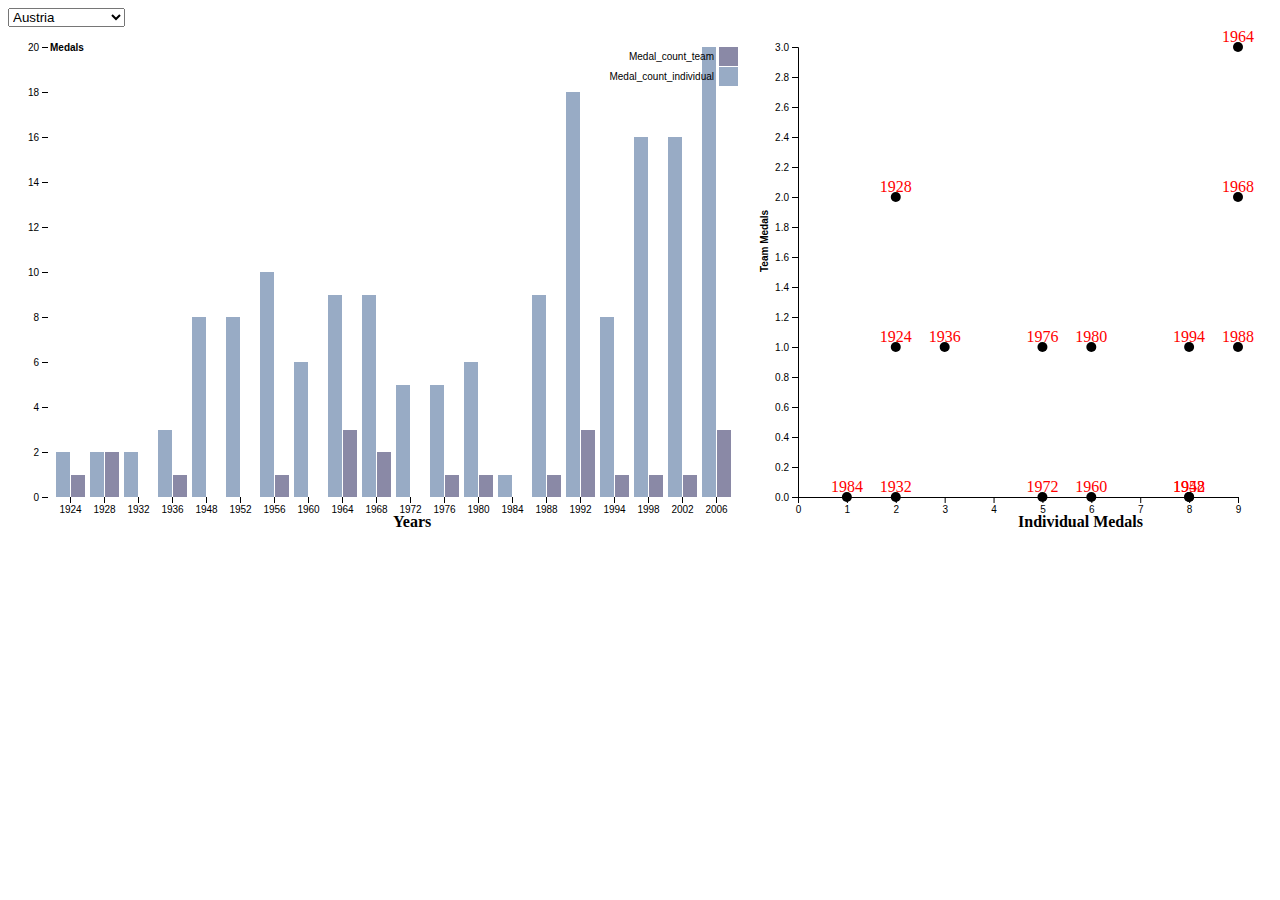
==== exercise2/index.html @ 227aefe4 "initial exercise2 commit" ====
<!DOCTYPE html>
<meta charset="utf-8">
<style>

.axis .domain {
  display: none;
}

</style>
<select name="country" class="countryselect">
  <option value="Austria">Austria</option>
  <option value="United States">United States</option>
  <option value="United Kingdom">United Kingdom</option>
</select> 
<body>
<br>
<script src="./js/d3.v4.min.js"></script>
<script>

var margin1 = {top: 20, right: 20, bottom: 30, left: 40},
    width1 = 750 - margin1.left - margin1.right,
    height1 = 500 - margin1.top - margin1.bottom

var margin2 = {top: 20, right: 20, bottom: 30, left: 40},
    width2 = 500 - margin2.left - margin2.right,
    height2 = 500 - margin2.top - margin2.bottom

var	g1 = d3.select("body")
	.append("svg")
		.attr("width", width1 + margin1.left + margin1.right)
		.attr("height", height1 + margin1.top + margin1.bottom)
	.append("g")
		.attr("transform", "translate(" + margin1.left + "," + margin1.top + ")");

var	g2 = d3.select("body")
	.append("svg")
		.attr("width", width2 + margin2.left + margin2.right)
		.attr("height", height2 + margin2.top + margin2.bottom)
	.append("g")
		.attr("transform", "translate(" + margin2.left + "," + margin2.top + ")");


d3.csv("./data/bar_agg.csv", function(error, data1) {
  if (error) throw error;
  d3.csv("./data/bar_agg.csv", function(error, data2) {
  if (error) throw error;

    //console.log(JSON.stringify(data));

	d3.selectAll(".countryselect")
			.on("change", function () {
          cb = d3.select(this);

          newData1 = data1.filter(function(d) {return d.Country__ == cb.property("value")});
          newData2 = data2.filter(function(d) {return d.Country__ == cb.property("value")});

          d3.selectAll('svg > g > *').remove(); 
		  updateGraph1(newData1);
		  updateGraph2(newData2);

        });

	// initial
	newData1 = data1.filter(function(d) {return d.Country__ == d3.select(".countryselect").node().value});
	newData2 = data2.filter(function(d) {return d.Country__ == d3.select(".countryselect").node().value});
	updateGraph1(newData1)
	updateGraph2(newData2)

  });
});

function updateGraph1(data) {
  //var keys = data.columns.slice(1);
  var keys = ["Medal_count_individual", "Medal_count_team" ]
  //console.log(keys);

  var x0 = d3.scaleBand()
    .rangeRound([0, width1])
    .paddingInner(0.1);

  var x1 = d3.scaleBand()
    .padding(0.05);

  var y = d3.scaleLinear()
    .rangeRound([height1, 0]);

  var z = d3.scaleOrdinal()
    .range(["#98abc5", "#8a89a6", "#7b6888", "#6b486b", "#a05d56", "#d0743c", "#ff8c00"]);

  x0.domain(data.map(function(d) { return d.Year__; }));
  x1.domain(keys).rangeRound([0, x0.bandwidth()]);
  y.domain([0, d3.max(data, function(d) { return d3.max(keys, function(key) { return +d[key]; }); })]).nice();

  g1.append("g")
    .selectAll("g")
    .data(data)
    .enter().append("g")
      .attr("transform", function(d) { return "translate(" + x0(d.Year__) + ",0)"; })
    .selectAll("rect")
    .data(function(d) { return keys.map(function(key) { return {key: key, value: d[key]}; }); })
    .enter().append("rect")
      .attr("x", function(d) { return x1(d.key); })
      .attr("y", function(d) { return y(d.value); })
      .attr("width", x1.bandwidth())
      .attr("height", function(d) { return height1 - y(d.value); })
      .attr("fill", function(d) { return z(d.key); });

  g1.append("g")
      .attr("class", "axis")
      .attr("transform", "translate(0," + height1 + ")")
      .call(d3.axisBottom(x0));

  g1.append("text")
    .attr("transform","translate(" + (width1/2) + " ," + (height1 + margin1.top + 10) + ")")
      .attr("fill", "#000")
      .attr("font-weight", "bold")
      .attr("text-anchor", "start")
      .text("Years"); 

  g1.append("g")
      .attr("class", "axis")
      .call(d3.axisLeft(y).ticks(null, "s"))
    .append("text")
      .attr("x", 2)
      .attr("y", y(y.ticks().pop()) + 0.5)
      .attr("dy", "0.32em")
      .attr("fill", "#000")
      .attr("font-weight", "bold")
      .attr("text-anchor", "start")
      .text("Medals");

  var legend = g1.append("g")
      .attr("font-family", "sans-serif")
      .attr("font-size", 10)
      .attr("text-anchor", "end")
    .selectAll("g")
    .data(keys.slice().reverse())
    .enter().append("g")
      .attr("transform", function(d, i) { return "translate(0," + i * 20 + ")"; });

  legend.append("rect")
      .attr("x", width1 - 19)
      .attr("width", 19)
      .attr("height", 19)
      .attr("fill", z);

  legend.append("text")
      .attr("x", width1 - 24)
      .attr("y", 9.5)
      .attr("dy", "0.32em")
      .text(function(d) { return d; });
}

function updateGraph2(data) {
  //var keys = data.columns.slice(1);
  var keys = ["Medal_count_individual", "Medal_count_team" ]
  //console.log(keys);

  data.forEach(function(d) {
        d.sum = +d.Medal_count_individual + +d.Medal_count_team
  });

  //console.log(JSON.stringify(data));

  var x = d3.scaleLinear().range([ 0, width2 ]);
    
  var y = d3.scaleLinear().range([ height2, 0 ]);

  x.domain([0, d3.max(data, function(d) { return d.Medal_count_individual; })]);
  y.domain([0, d3.max(data, function(d) { return d.Medal_count_team; })]);

  // add the dots

  gdot = g2.selectAll("dot")
     .data(data)
     .enter().append("g")

  gdot.append("circle")
       .attr("r", 5)
       .attr("cx", function(d) { return x(d.Medal_count_individual); })
       .attr("cy", function(d) { return y(d.Medal_count_team); });

  // add the X Axis
  g2.append("g")
      .attr("transform", "translate(0," + height2 + ")")
      .call(d3.axisBottom(x))

  g2.append("text")
    .attr("transform","translate(" + (width2/2) + " ," + (height2 + margin2.top + 10) + ")")
      .attr("fill", "#000")
      .attr("font-weight", "bold")
      .attr("text-anchor", "start")
      .text("Individual Medals"); 

  // add the Y Axis
  g2.append("g")
      .call(d3.axisLeft(y))
    .append("text")
      .attr("transform", "rotate(-90)")
      .attr("y", 0 - margin2.left)
      .attr("x",0 - (height2 / 2))
      .attr("dy", "1em")
      .attr("fill", "#000")
      .attr("font-weight", "bold")
      .attr("text-anchor", "start")
      .text("Team Medals");

  gdot.append("text").text(function(d){
                    return d.Year__;
                })
                .attr("x", function (d) {
                    return x(d.Medal_count_individual);
                })
                .attr("y", function (d) {
                    return y(d.Medal_count_team);
                })
                .attr("fill", "red")
                .attr("dy", "-0.32em")
                .attr("text-anchor", "middle");
  
}

</script>
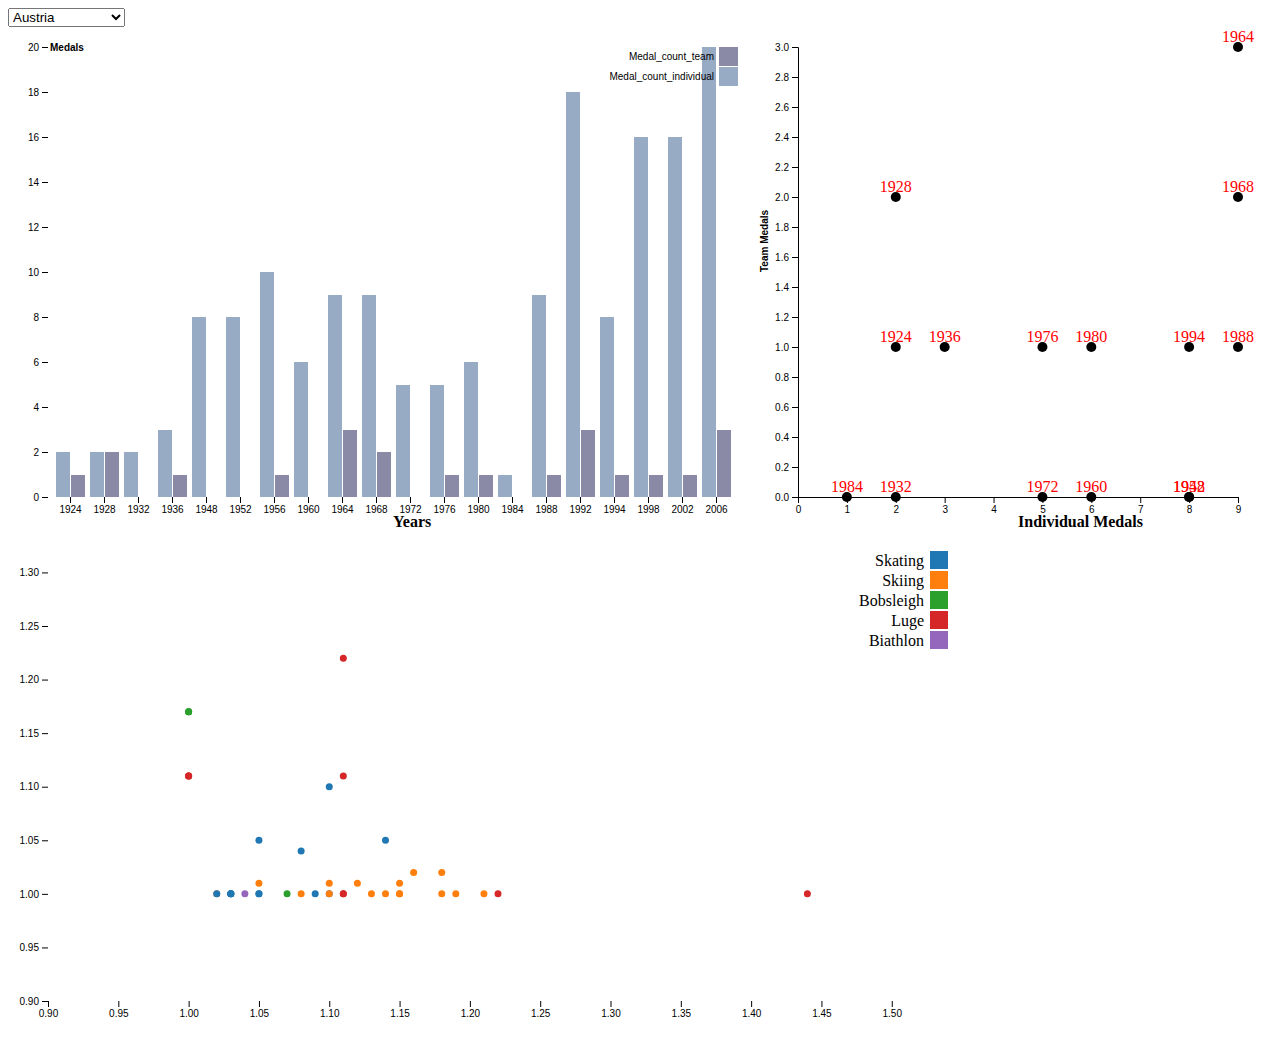
==== commit d93113d0: "Added scatter plot, need to fix axis and tooltip and legend" ====
--- a/exercise2/index.html
+++ b/exercise2/index.html
@@ -4,6 +4,13 @@
 
 .axis .domain {
   display: none;
+}
+
+.tooltip {
+  position: absolute;
+  width: 200px;
+  height: 28px;
+  pointer-events: none;
 }
 
 </style>
@@ -49,6 +56,7 @@
 
 	d3.selectAll(".countryselect")
 			.on("change", function () {
+          console.log("Works")
           cb = d3.select(this);
 
           newData1 = data1.filter(function(d) {return d.Country__ == cb.property("value")});
@@ -57,6 +65,7 @@
           d3.selectAll('svg > g > *').remove(); 
 		  updateGraph1(newData1);
 		  updateGraph2(newData2);
+      updateScatter(cb.property("value"));
 
         });
 
@@ -65,7 +74,7 @@
 	newData2 = data2.filter(function(d) {return d.Country__ == d3.select(".countryselect").node().value});
 	updateGraph1(newData1)
 	updateGraph2(newData2)
-
+  updateScatter(d3.select(".countryselect").node().value)
   });
 });
 
@@ -221,3 +230,8 @@
 }
 
 </script>
+
+  <div id="viz"></div>
+  <div id="ratio"></div>
+  <script type="text/javascript" src="scatterchart.js"></script>
+</body>
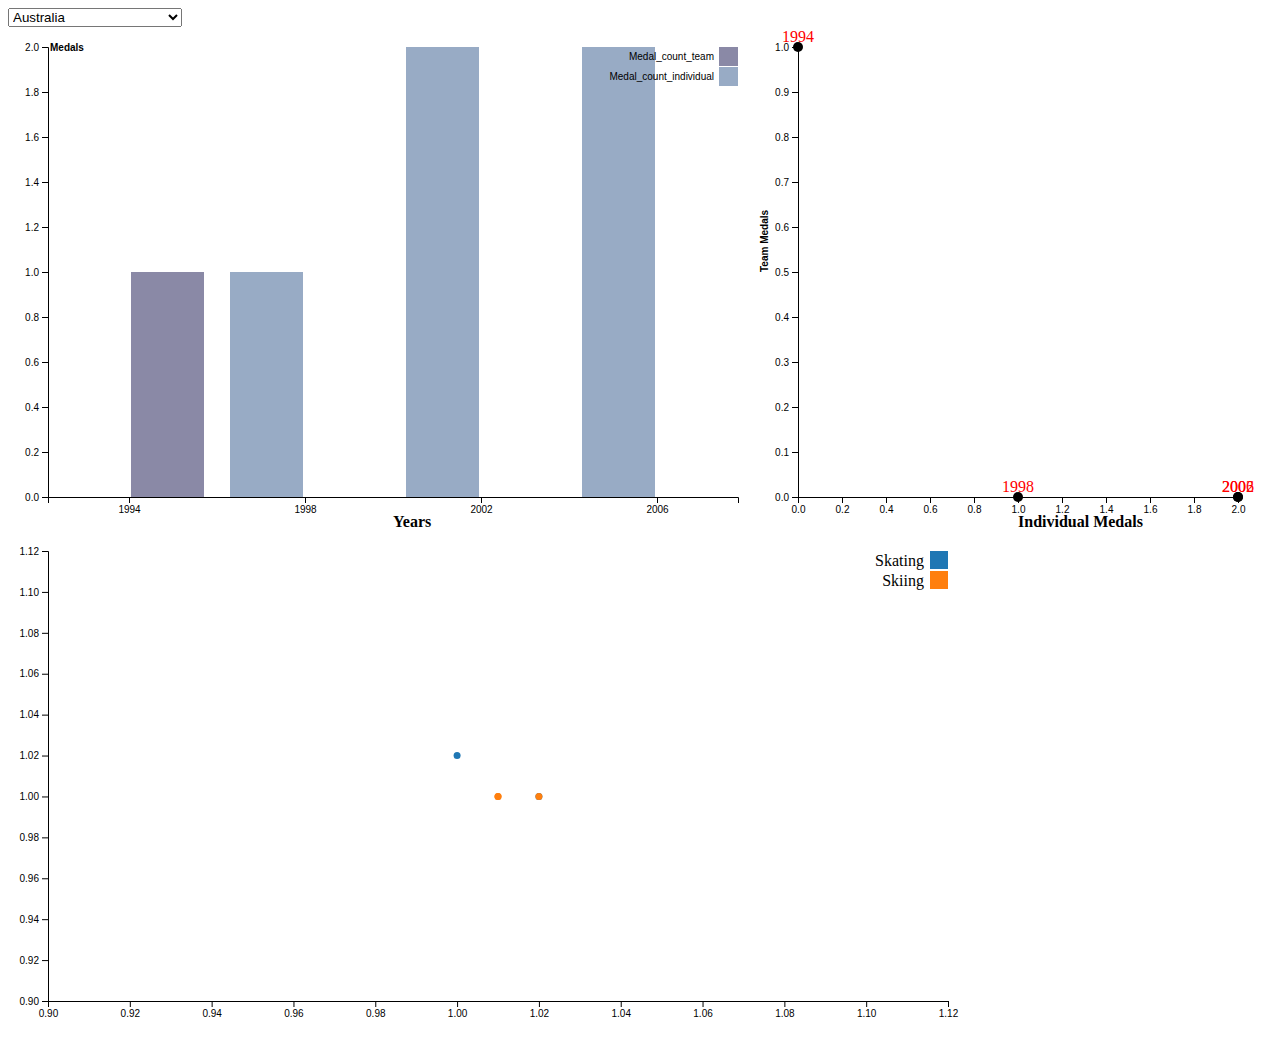
==== commit 766ee1d3: "added countries to drop down, some improvements" ====
--- a/exercise2/index.html
+++ b/exercise2/index.html
@@ -2,9 +2,6 @@
 <meta charset="utf-8">
 <style>
 
-.axis .domain {
-  display: none;
-}
 
 .tooltip {
   position: absolute;
@@ -15,9 +12,51 @@
 
 </style>
 <select name="country" class="countryselect">
-  <option value="Austria">Austria</option>
-  <option value="United States">United States</option>
-  <option value="United Kingdom">United Kingdom</option>
+	<option value="Australia">Australia</option>
+	<option value="Austria">Austria</option>
+	<option value="Belarus">Belarus</option>
+	<option value="Belgium">Belgium</option>
+	<option value="Bulgaria">Bulgaria</option>
+	<option value="Canada">Canada</option>
+	<option value="China">China</option>
+	<option value="Croatia">Croatia</option>
+	<option value="Czech Republic">Czech Republic</option>
+	<option value="Czechoslovakia">Czechoslovakia</option>
+	<option value="Denmark">Denmark</option>
+	<option value="East Germany">East Germany</option>
+	<option value="Estonia">Estonia</option>
+	<option value="Finland">Finland</option>
+	<option value="France">France</option>
+	<option value="Germany">Germany</option>
+	<option value="Hungary">Hungary</option>
+	<option value="Italy">Italy</option>
+	<option value="Japan">Japan</option>
+	<option value="Kazakhstan">Kazakhstan</option>
+	<option value="Korea, North">Korea, North</option>
+	<option value="Korea, South">Korea, South</option>
+	<option value="Latvia">Latvia</option>
+	<option value="Liechtenstein">Liechtenstein</option>
+	<option value="Luxembourg">Luxembourg</option>
+	<option value="Netherlands">Netherlands</option>
+	<option value="New Zealand">New Zealand</option>
+	<option value="Norway">Norway</option>
+	<option value="Poland">Poland</option>
+	<option value="Romania">Romania</option>
+	<option value="Russia">Russia</option>
+	<option value="Slovakia">Slovakia</option>
+	<option value="Slovenia">Slovenia</option>
+	<option value="Soviet Union">Soviet Union</option>
+	<option value="Spain">Spain</option>
+	<option value="Sweden">Sweden</option>
+	<option value="Switzerland">Switzerland</option>
+	<option value="Ukraine">Ukraine</option>
+	<option value="Unified Team">Unified Team</option>
+	<option value="Unified Team of Germany">Unified Team of Germany</option>
+	<option value="United Kingdom">United Kingdom</option>
+	<option value="United States">United States</option>
+	<option value="Uzbekistan">Uzbekistan</option>
+	<option value="West Germany">West Germany</option>
+	<option value="Yugoslavia">Yugoslavia</option>
 </select> 
 <body>
 <br>
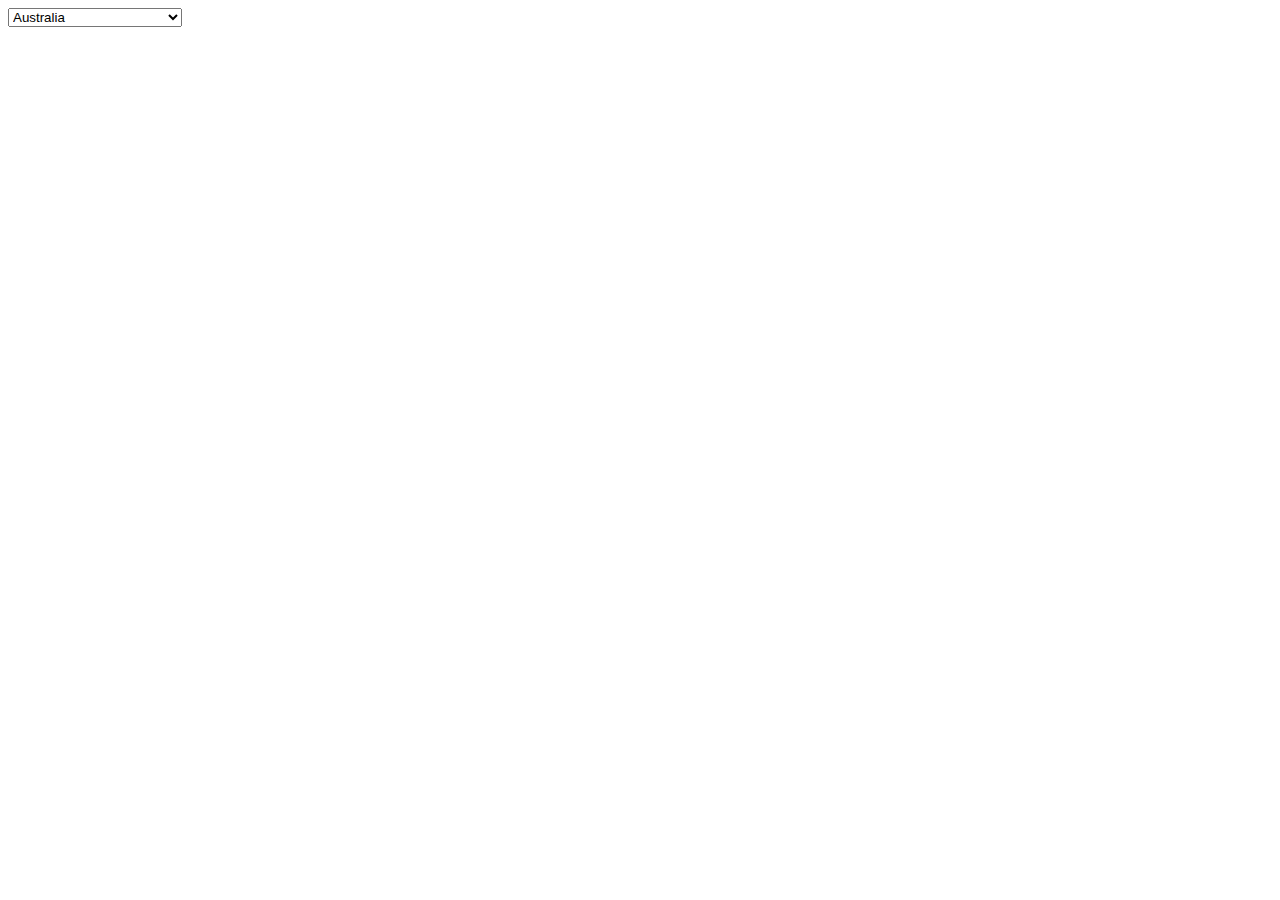
==== commit be1eb02e: "broken up" ====
--- a/exercise2/index.html
+++ b/exercise2/index.html
@@ -117,160 +117,11 @@
   });
 });
 
-function updateGraph1(data) {
-  //var keys = data.columns.slice(1);
-  var keys = ["Medal_count_individual", "Medal_count_team" ]
-  //console.log(keys);
-
-  var x0 = d3.scaleBand()
-    .rangeRound([0, width1])
-    .paddingInner(0.1);
-
-  var x1 = d3.scaleBand()
-    .padding(0.05);
-
-  var y = d3.scaleLinear()
-    .rangeRound([height1, 0]);
-
-  var z = d3.scaleOrdinal()
-    .range(["#98abc5", "#8a89a6", "#7b6888", "#6b486b", "#a05d56", "#d0743c", "#ff8c00"]);
-
-  x0.domain(data.map(function(d) { return d.Year__; }));
-  x1.domain(keys).rangeRound([0, x0.bandwidth()]);
-  y.domain([0, d3.max(data, function(d) { return d3.max(keys, function(key) { return +d[key]; }); })]).nice();
-
-  g1.append("g")
-    .selectAll("g")
-    .data(data)
-    .enter().append("g")
-      .attr("transform", function(d) { return "translate(" + x0(d.Year__) + ",0)"; })
-    .selectAll("rect")
-    .data(function(d) { return keys.map(function(key) { return {key: key, value: d[key]}; }); })
-    .enter().append("rect")
-      .attr("x", function(d) { return x1(d.key); })
-      .attr("y", function(d) { return y(d.value); })
-      .attr("width", x1.bandwidth())
-      .attr("height", function(d) { return height1 - y(d.value); })
-      .attr("fill", function(d) { return z(d.key); });
-
-  g1.append("g")
-      .attr("class", "axis")
-      .attr("transform", "translate(0," + height1 + ")")
-      .call(d3.axisBottom(x0));
-
-  g1.append("text")
-    .attr("transform","translate(" + (width1/2) + " ," + (height1 + margin1.top + 10) + ")")
-      .attr("fill", "#000")
-      .attr("font-weight", "bold")
-      .attr("text-anchor", "start")
-      .text("Years"); 
-
-  g1.append("g")
-      .attr("class", "axis")
-      .call(d3.axisLeft(y).ticks(null, "s"))
-    .append("text")
-      .attr("x", 2)
-      .attr("y", y(y.ticks().pop()) + 0.5)
-      .attr("dy", "0.32em")
-      .attr("fill", "#000")
-      .attr("font-weight", "bold")
-      .attr("text-anchor", "start")
-      .text("Medals");
-
-  var legend = g1.append("g")
-      .attr("font-family", "sans-serif")
-      .attr("font-size", 10)
-      .attr("text-anchor", "end")
-    .selectAll("g")
-    .data(keys.slice().reverse())
-    .enter().append("g")
-      .attr("transform", function(d, i) { return "translate(0," + i * 20 + ")"; });
-
-  legend.append("rect")
-      .attr("x", width1 - 19)
-      .attr("width", 19)
-      .attr("height", 19)
-      .attr("fill", z);
-
-  legend.append("text")
-      .attr("x", width1 - 24)
-      .attr("y", 9.5)
-      .attr("dy", "0.32em")
-      .text(function(d) { return d; });
-}
-
-function updateGraph2(data) {
-  //var keys = data.columns.slice(1);
-  var keys = ["Medal_count_individual", "Medal_count_team" ]
-  //console.log(keys);
-
-  data.forEach(function(d) {
-        d.sum = +d.Medal_count_individual + +d.Medal_count_team
-  });
-
-  //console.log(JSON.stringify(data));
-
-  var x = d3.scaleLinear().range([ 0, width2 ]);
-    
-  var y = d3.scaleLinear().range([ height2, 0 ]);
-
-  x.domain([0, d3.max(data, function(d) { return d.Medal_count_individual; })]);
-  y.domain([0, d3.max(data, function(d) { return d.Medal_count_team; })]);
-
-  // add the dots
-
-  gdot = g2.selectAll("dot")
-     .data(data)
-     .enter().append("g")
-
-  gdot.append("circle")
-       .attr("r", 5)
-       .attr("cx", function(d) { return x(d.Medal_count_individual); })
-       .attr("cy", function(d) { return y(d.Medal_count_team); });
-
-  // add the X Axis
-  g2.append("g")
-      .attr("transform", "translate(0," + height2 + ")")
-      .call(d3.axisBottom(x))
-
-  g2.append("text")
-    .attr("transform","translate(" + (width2/2) + " ," + (height2 + margin2.top + 10) + ")")
-      .attr("fill", "#000")
-      .attr("font-weight", "bold")
-      .attr("text-anchor", "start")
-      .text("Individual Medals"); 
-
-  // add the Y Axis
-  g2.append("g")
-      .call(d3.axisLeft(y))
-    .append("text")
-      .attr("transform", "rotate(-90)")
-      .attr("y", 0 - margin2.left)
-      .attr("x",0 - (height2 / 2))
-      .attr("dy", "1em")
-      .attr("fill", "#000")
-      .attr("font-weight", "bold")
-      .attr("text-anchor", "start")
-      .text("Team Medals");
-
-  gdot.append("text").text(function(d){
-                    return d.Year__;
-                })
-                .attr("x", function (d) {
-                    return x(d.Medal_count_individual);
-                })
-                .attr("y", function (d) {
-                    return y(d.Medal_count_team);
-                })
-                .attr("fill", "red")
-                .attr("dy", "-0.32em")
-                .attr("text-anchor", "middle");
-  
-}
-
 </script>
 
   <div id="viz"></div>
   <div id="ratio"></div>
-  <script type="text/javascript" src="scatterchart.js"></script>
+  <script type="text/javascript" src="./js/scatterchart.js"></script>
+  <script type="text/javascript" src="./js/graph1.js"></script>
+  <script type="text/javascript" src="./js/graph2.js"></script>
 </body>
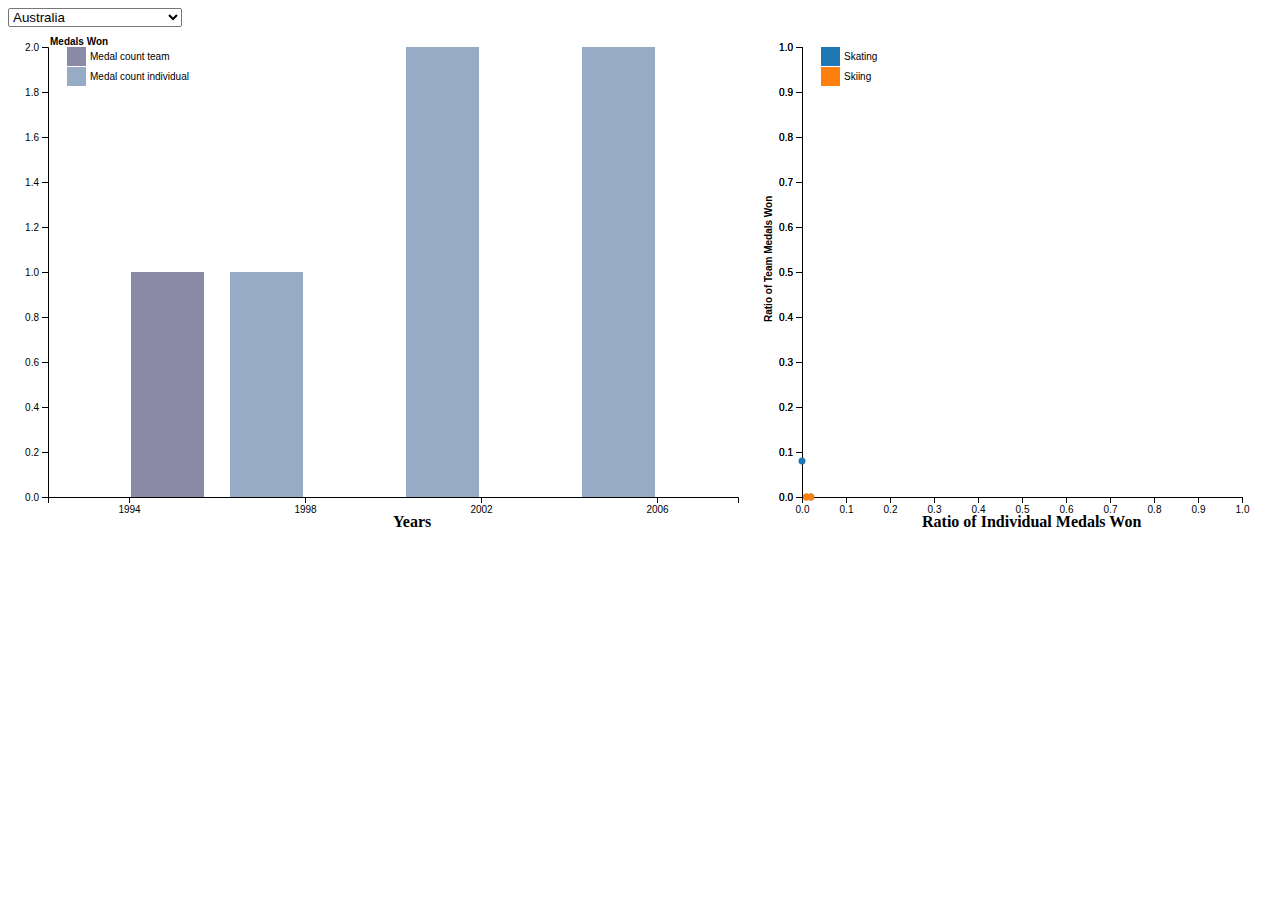
==== commit aebdedd6: "removed year scatter plot, added axis labels on ratio scatter plot, changed name label of bar plot" ====
--- a/exercise2/index.html
+++ b/exercise2/index.html
@@ -67,10 +67,6 @@
     width1 = 750 - margin1.left - margin1.right,
     height1 = 500 - margin1.top - margin1.bottom
 
-var margin2 = {top: 20, right: 20, bottom: 30, left: 40},
-    width2 = 500 - margin2.left - margin2.right,
-    height2 = 500 - margin2.top - margin2.bottom
-
 var	g1 = d3.select("body")
 	.append("svg")
 		.attr("width", width1 + margin1.left + margin1.right)
@@ -78,50 +74,33 @@
 	.append("g")
 		.attr("transform", "translate(" + margin1.left + "," + margin1.top + ")");
 
-var	g2 = d3.select("body")
-	.append("svg")
-		.attr("width", width2 + margin2.left + margin2.right)
-		.attr("height", height2 + margin2.top + margin2.bottom)
-	.append("g")
-		.attr("transform", "translate(" + margin2.left + "," + margin2.top + ")");
-
 
 d3.csv("./data/bar_agg.csv", function(error, data1) {
-  if (error) throw error;
-  d3.csv("./data/bar_agg.csv", function(error, data2) {
   if (error) throw error;
 
     //console.log(JSON.stringify(data));
 
 	d3.selectAll(".countryselect")
 			.on("change", function () {
-          console.log("Works")
           cb = d3.select(this);
 
           newData1 = data1.filter(function(d) {return d.Country__ == cb.property("value")});
-          newData2 = data2.filter(function(d) {return d.Country__ == cb.property("value")});
 
           d3.selectAll('svg > g > *').remove(); 
 		  updateGraph1(newData1);
-		  updateGraph2(newData2);
-      updateScatter(cb.property("value"));
+		  updateScatter(cb.property("value"));
 
         });
 
 	// initial
 	newData1 = data1.filter(function(d) {return d.Country__ == d3.select(".countryselect").node().value});
-	newData2 = data2.filter(function(d) {return d.Country__ == d3.select(".countryselect").node().value});
 	updateGraph1(newData1)
-	updateGraph2(newData2)
-  updateScatter(d3.select(".countryselect").node().value)
-  });
+	updateScatter(d3.select(".countryselect").node().value)
+
 });
 
 </script>
 
-  <div id="viz"></div>
-  <div id="ratio"></div>
   <script type="text/javascript" src="./js/scatterchart.js"></script>
   <script type="text/javascript" src="./js/graph1.js"></script>
-  <script type="text/javascript" src="./js/graph2.js"></script>
 </body>
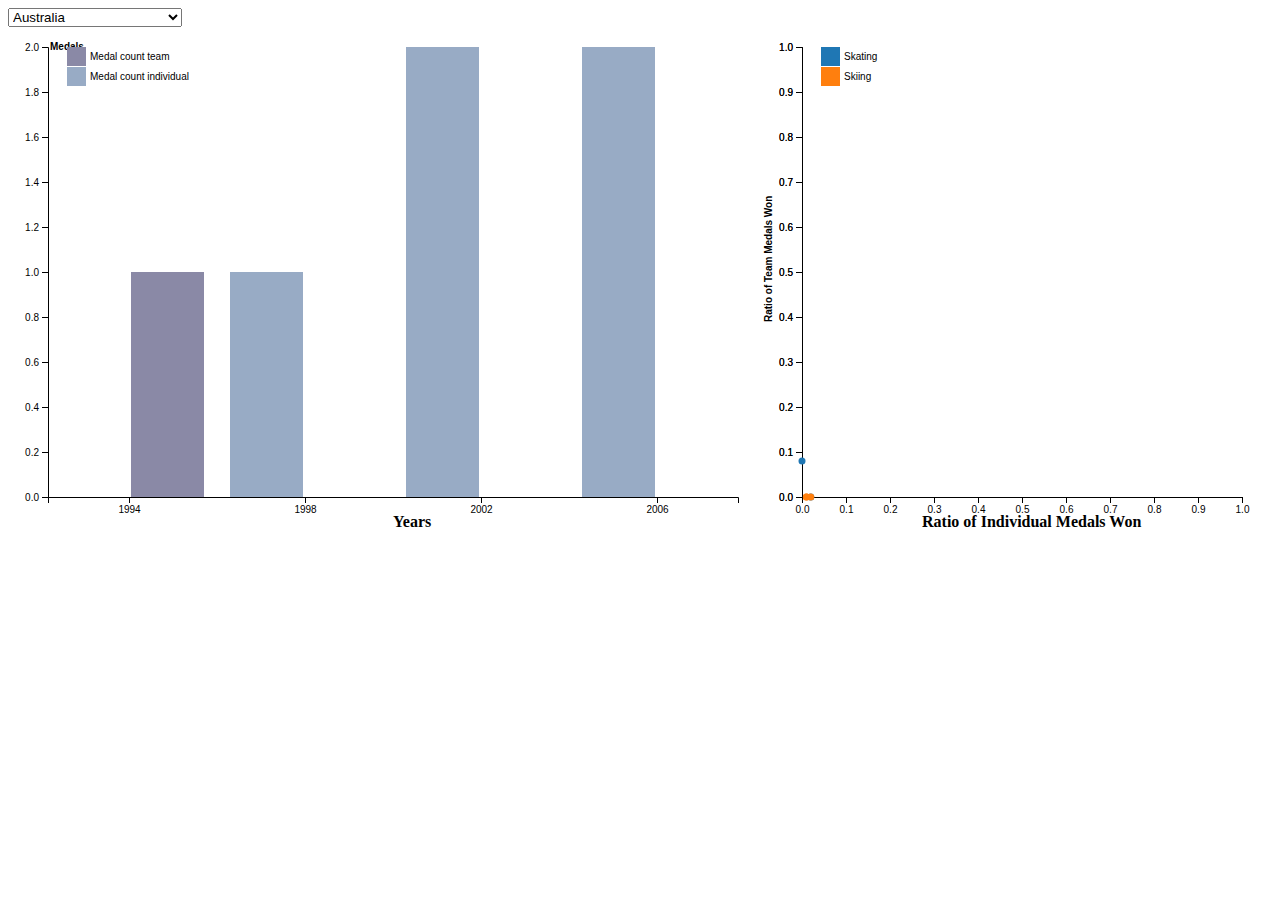
==== commit ba57de63: "started ex 4" ====
--- a/exercise2/index.html
+++ b/exercise2/index.html
@@ -67,6 +67,10 @@
     width1 = 750 - margin1.left - margin1.right,
     height1 = 500 - margin1.top - margin1.bottom
 
+var margin2 = {top: 20, right: 20, bottom: 30, left: 40},
+    width2 = 500 - margin2.left - margin2.right,
+    height2 = 500 - margin2.top - margin2.bottom
+
 var	g1 = d3.select("body")
 	.append("svg")
 		.attr("width", width1 + margin1.left + margin1.right)
@@ -77,6 +81,8 @@
 
 d3.csv("./data/bar_agg.csv", function(error, data1) {
   if (error) throw error;
+  d3.csv("./data/bar_agg.csv", function(error, data2) {
+  if (error) throw error;
 
     //console.log(JSON.stringify(data));
 
@@ -85,6 +91,7 @@
           cb = d3.select(this);
 
           newData1 = data1.filter(function(d) {return d.Country__ == cb.property("value")});
+          newData2 = data2.filter(function(d) {return d.Country__ == cb.property("value")});
 
           d3.selectAll('svg > g > *').remove(); 
 		  updateGraph1(newData1);
@@ -94,13 +101,15 @@
 
 	// initial
 	newData1 = data1.filter(function(d) {return d.Country__ == d3.select(".countryselect").node().value});
+	newData2 = data2.filter(function(d) {return d.Country__ == d3.select(".countryselect").node().value});
 	updateGraph1(newData1)
 	updateScatter(d3.select(".countryselect").node().value)
-
+  });
 });
 
 </script>
 
   <script type="text/javascript" src="./js/scatterchart.js"></script>
   <script type="text/javascript" src="./js/graph1.js"></script>
+  <script type="text/javascript" src="./js/graph2.js"></script>
 </body>
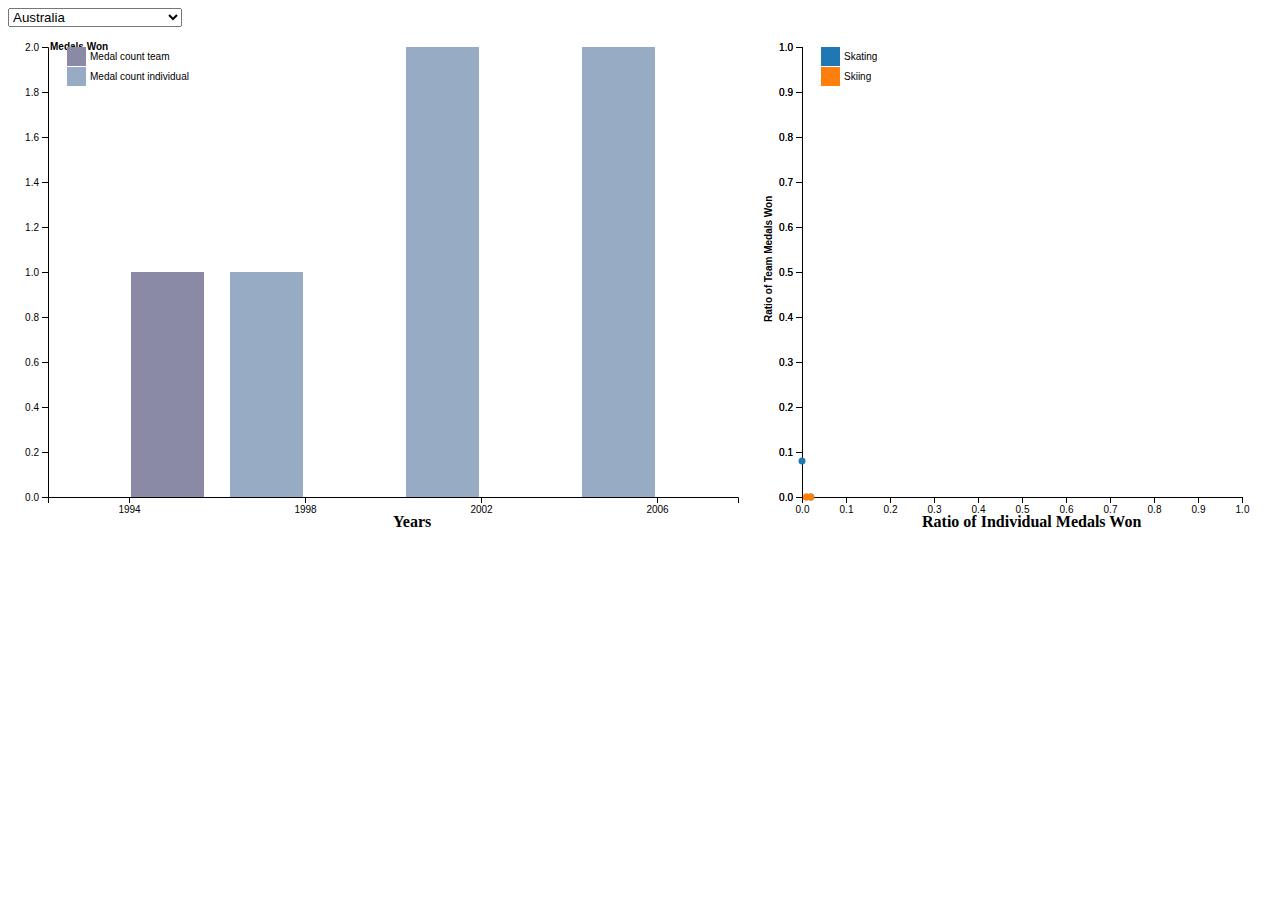
==== commit f1823333: "Merge branch 'master' of https://github.com/mas-dse-visiu/dataviz-group-project" ====
--- a/exercise2/index.html
+++ b/exercise2/index.html
@@ -67,10 +67,6 @@
     width1 = 750 - margin1.left - margin1.right,
     height1 = 500 - margin1.top - margin1.bottom
 
-var margin2 = {top: 20, right: 20, bottom: 30, left: 40},
-    width2 = 500 - margin2.left - margin2.right,
-    height2 = 500 - margin2.top - margin2.bottom
-
 var	g1 = d3.select("body")
 	.append("svg")
 		.attr("width", width1 + margin1.left + margin1.right)
@@ -81,8 +77,6 @@
 
 d3.csv("./data/bar_agg.csv", function(error, data1) {
   if (error) throw error;
-  d3.csv("./data/bar_agg.csv", function(error, data2) {
-  if (error) throw error;
 
     //console.log(JSON.stringify(data));
 
@@ -91,7 +85,6 @@
           cb = d3.select(this);
 
           newData1 = data1.filter(function(d) {return d.Country__ == cb.property("value")});
-          newData2 = data2.filter(function(d) {return d.Country__ == cb.property("value")});
 
           d3.selectAll('svg > g > *').remove(); 
 		  updateGraph1(newData1);
@@ -101,15 +94,13 @@
 
 	// initial
 	newData1 = data1.filter(function(d) {return d.Country__ == d3.select(".countryselect").node().value});
-	newData2 = data2.filter(function(d) {return d.Country__ == d3.select(".countryselect").node().value});
 	updateGraph1(newData1)
 	updateScatter(d3.select(".countryselect").node().value)
-  });
+
 });
 
 </script>
 
   <script type="text/javascript" src="./js/scatterchart.js"></script>
   <script type="text/javascript" src="./js/graph1.js"></script>
-  <script type="text/javascript" src="./js/graph2.js"></script>
 </body>
